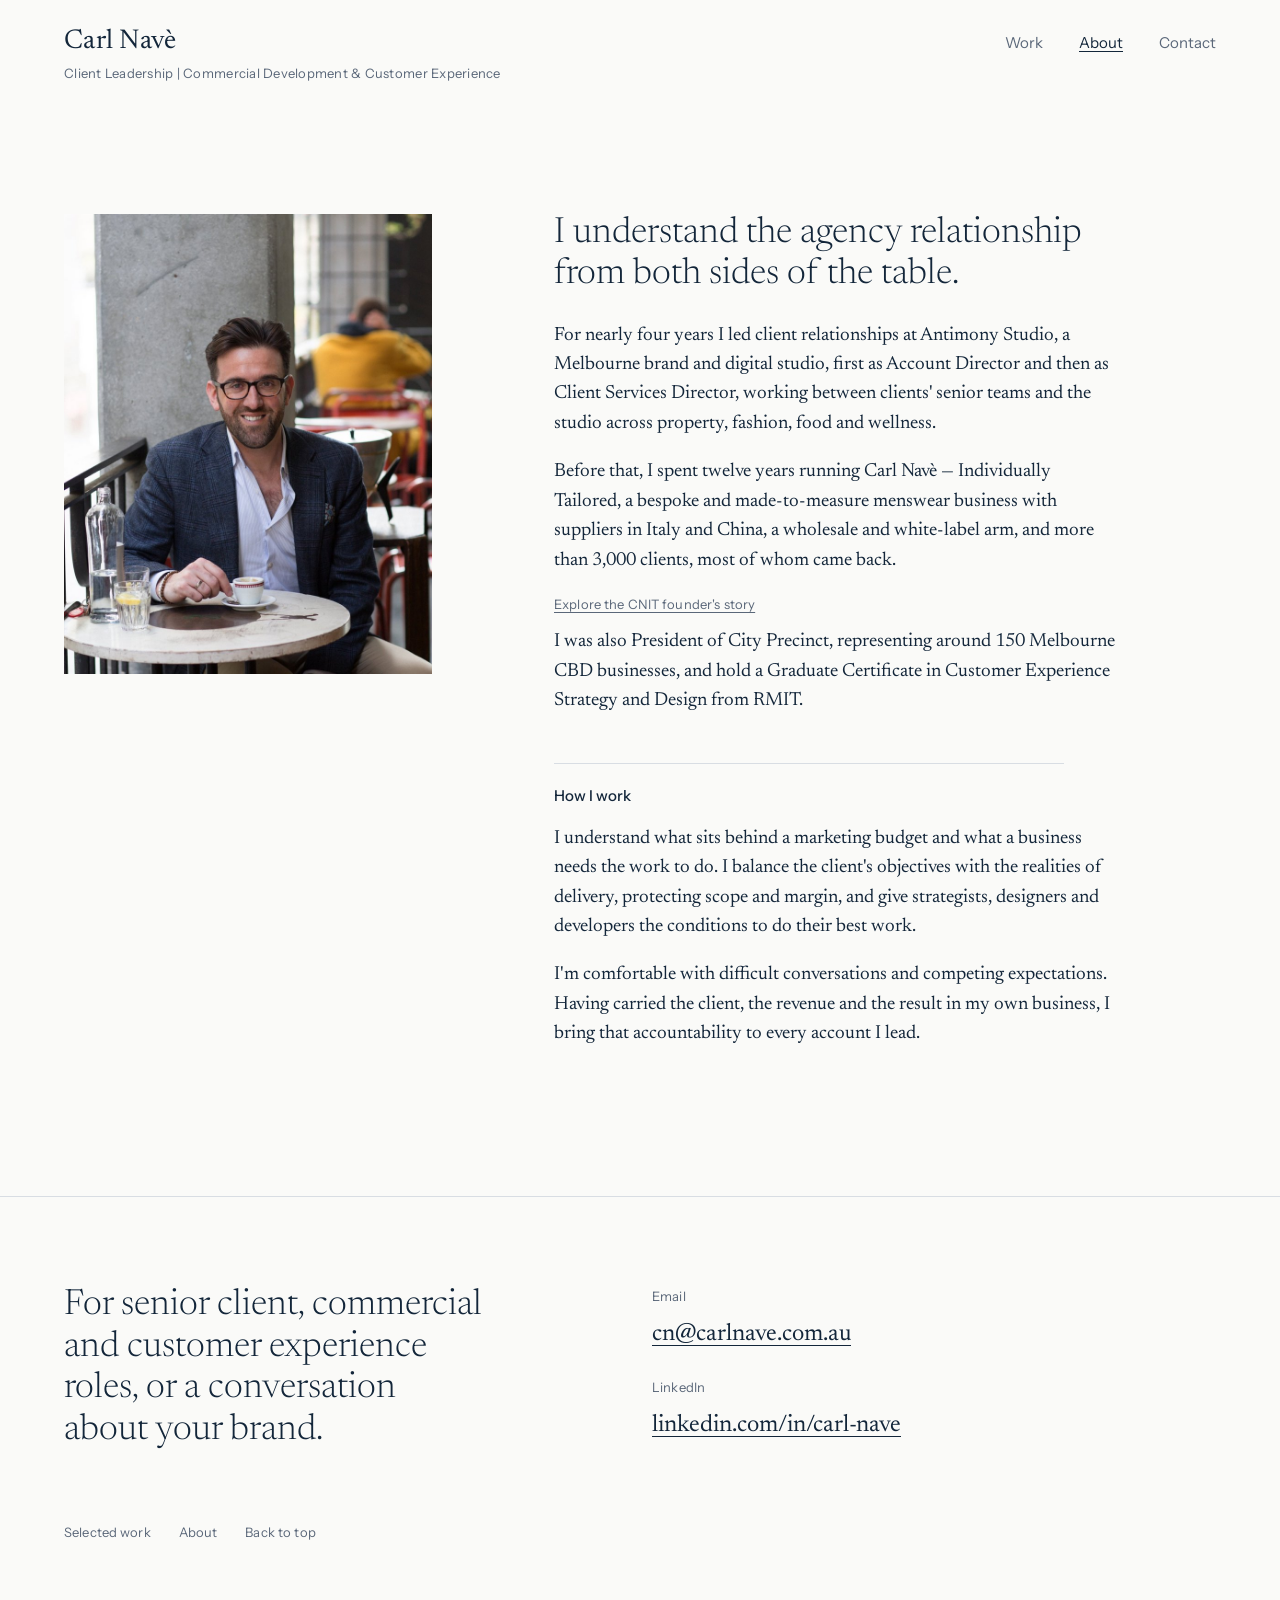
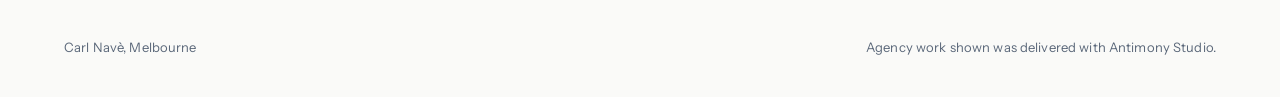
==== about.html @ 816601b1 "Founder's story: remove the dark rules above chapter headings Co-Authored-By: Claude Opus 5.5 <norep" ====
<!doctype html>
<html lang="en-AU">
<head>
<meta charset="utf-8">
<meta name="viewport" content="width=device-width, initial-scale=1, viewport-fit=cover">
<title>About | Carl Navè</title>
<meta name="claude:viewport-fit-sides" content="cover">
<meta name="description" content="Carl Navè is a Melbourne client leader with experience across agency leadership and twelve years running his own premium menswear business.">
<link rel="preconnect" href="https://fonts.googleapis.com">
<link rel="preconnect" href="https://fonts.gstatic.com" crossorigin>
<link rel="stylesheet" href="https://fonts.googleapis.com/css2?family=Instrument+Sans:wght@400;500&family=Newsreader:ital,opsz,wght@0,6..72,300;0,6..72,400;1,6..72,300&display=swap">
<link rel="stylesheet" href="assets/css/main.css?v=202611172006">
</head>
<body id="top">
<a class="skip" href="#main">Skip to content</a>

<div class="wrap">
  <header class="site-head">
    <a class="wordmark" href="./"><span class="wordmark-name">Carl Navè</span><span class="wordmark-sub"><span>Client Leadership</span><span class="sep"> | </span><span>Commercial Development</span><span class="sep"> &amp; </span><span>Customer Experience</span></span></a>
    <nav class="site-nav" aria-label="Main">
      <a href="./#work">Work</a>
      <a href="about.html" aria-current="page">About</a>
      <a href="#contact">Contact</a>
    </nav>
  </header>
</div>

<main id="main">
  <div class="wrap">
    <section class="about">
      <div class="about-grid">
        <div class="portrait">
          <img src="assets/img/about/carl-nave-neapoli-800.jpg" srcset="assets/img/about/carl-nave-neapoli-800.jpg 800w, assets/img/about/carl-nave-neapoli.jpg 1200w" sizes="(max-width: 960px) 100vw, 480px" width="800" height="1000" alt="Carl Navè smiling at a café table in a navy check jacket, with an espresso">
        </div>
        <div class="bio">
          <h1>I understand the agency relationship from both sides of the table.</h1>
          <p>For nearly four years I led client relationships at Antimony Studio, a Melbourne brand and digital studio, first as Account Director and then as Client Services Director, working between clients' senior teams and the studio across property, fashion, food and wellness.</p>
          <p>Before that, I spent twelve years running Carl Navè — Individually Tailored, a bespoke and made-to-measure menswear business with suppliers in Italy and China, a wholesale and white-label arm, and more than 3,000 clients, most of whom came back.</p>
          <p class="meta-label visit"><a href="work/cnit.html">Explore the CNIT founder's story</a></p>
          <p>I was also President of City Precinct, representing around 150 Melbourne CBD businesses, and hold a Graduate Certificate in Customer Experience Strategy and Design from RMIT.</p>
          <h2 class="bio-sub" id="how-i-work">How I work</h2>
          <p>I understand what sits behind a marketing budget and what a business needs the work to do. I balance the client's objectives with the realities of delivery, protecting scope and margin, and give strategists, designers and developers the conditions to do their best work.</p>
          <p>I'm comfortable with difficult conversations and competing expectations. Having carried the client, the revenue and the result in my own business, I bring that accountability to every account I lead.</p>
        </div>
      </div>
    </section>
  </div>
</main>

<footer class="site-foot" id="contact">
  <div class="wrap">
    <div class="contact">
      <h2>For senior client, commercial and customer experience roles, or a conversation about your brand.</h2>
      <ul>
        <li><span class="meta-label">Email</span><a href="mailto:cn@carlnave.com.au">cn@carlnave.com.au</a></li>
        <li><span class="meta-label">LinkedIn</span><a href="https://www.linkedin.com/in/carl-nave/" target="_blank" rel="noopener">linkedin.com/in/carl-nave</a></li>
      </ul>
    </div>
    <nav class="foot-nav meta-label" aria-label="Footer">
      <a href="./#work">Selected work</a>
      <a href="about.html">About</a>
      <a href="#top">Back to top</a>
    </nav>
    <div class="colophon meta-label">
      <span><a href="./">Carl Navè, Melbourne</a></span>
      <span>Agency work shown was delivered with Antimony Studio.</span>
    </div>
  </div>
</footer>
</body>
</html>
---- assets/css/main.css ----
/* Carl Navè | Selected Work
   Layout concept: a one-colour printed monograph. Navy ink on white paper,
   full-colour project imagery, a serif voice for ideas and a sans for facts. */

:root {
  /* Colour */
  --paper: #FAFAF8;      /* page */
  --ink: #13263A;        /* navy ink, carried over from the Selected Work PDF */
  --ink-soft: #5A6779;   /* secondary text */
  --rule: #D8DDE3;       /* hairlines */
  --tint: #ECEFF2;       /* image placeholders */
  --night: #050505;      /* black panels for brand marks */

  /* Type */
  --serif: "Newsreader", "Iowan Old Style", "Palatino Linotype", Georgia, serif;
  --sans: "Instrument Sans", "Helvetica Neue", Arial, sans-serif;

  /* Scale (1.25 ratio, rounded) */
  --t-xs: 0.8125rem;
  --t-sm: 0.9375rem;
  --t-body: 1.1875rem;
  --t-lg: 1.5rem;
  --t-xl: clamp(1.75rem, 3vw, 2.25rem);
  --t-display: clamp(2.5rem, 6vw, 5rem);
  --t-title: clamp(3rem, 9vw, 7.5rem);

  /* Space */
  --gutter: clamp(20px, 5vw, 72px);
  --section: clamp(4.5rem, 10vw, 9rem);
  --max: 1360px;

  color-scheme: light;
}

*, *::before, *::after { box-sizing: border-box; }

html { -webkit-text-size-adjust: 100%; }

body {
  margin: 0;
  background: var(--paper);
  color: var(--ink);
  font-family: var(--serif);
  font-size: var(--t-body);
  line-height: 1.55;
  font-optical-sizing: auto;
  text-rendering: optimizeLegibility;
  -webkit-font-smoothing: antialiased;
}

img { display: block; max-width: 100%; height: auto; }

a { color: inherit; text-decoration-thickness: 1px; text-underline-offset: 0.2em; }
a:hover { text-decoration-thickness: 2px; }
:focus-visible { outline: 2px solid var(--ink); outline-offset: 4px; }

.skip {
  position: absolute; left: -9999px; top: 0;
  background: var(--ink); color: var(--paper);
  padding: 0.75rem 1rem; font-family: var(--sans); font-size: var(--t-sm);
}
.skip:focus { left: max(var(--gutter), env(safe-area-inset-left, 0px)); }

/* Page frame */
.wrap {
  width: 100%;
  max-width: calc(var(--max) + 2 * var(--gutter));
  margin-inline: auto;
  padding-left: max(var(--gutter), env(safe-area-inset-left, 0px));
  padding-right: max(var(--gutter), env(safe-area-inset-right, 0px));
}

/* Header */
.site-head {
  display: flex;
  justify-content: space-between;
  align-items: baseline;
  gap: 1.5rem;
  padding-block: 1.75rem;
}
.wordmark {
  font-family: var(--serif);
  text-decoration: none;
  display: inline-flex;
  flex-direction: column;
  gap: 0.5rem;
}
.wordmark-name {
  font-size: 1.7rem;
  line-height: 1;
  letter-spacing: 0.01em;
}
.wordmark-sub {
  font-family: var(--sans);
  font-size: var(--t-xs, 0.75rem);
  letter-spacing: 0.02em;
  color: var(--ink-soft);
}
@media (max-width: 760px) {
  /* On phones: name and positioning as a lockup divided by a fine rule, menu on its own row beneath */
  .site-head { flex-wrap: wrap; align-items: flex-start; row-gap: 1rem; }
  .wordmark { flex-direction: row; align-items: center; gap: 0.9rem; }
  .wordmark-name { font-size: 1.85rem; }
  .wordmark-sub { border-left: 1px solid var(--ink-soft); padding-left: 0.9rem; font-size: 0.66rem; line-height: 1.45; }
  .wordmark-sub > span { display: block; }
  .wordmark-sub > .sep { display: none; }
  .site-nav { flex-basis: 100%; border-top: 1px solid var(--rule); padding-top: 0.75rem; justify-content: flex-start; gap: 1.75rem; }
}
@media (max-width: 370px) {
  .wordmark-name { font-size: 1.6rem; }
  .wordmark { gap: 0.7rem; }
  .wordmark-sub { padding-left: 0.7rem; font-size: 0.62rem; }
}
.site-nav { display: flex; gap: clamp(1rem, 3vw, 2.25rem); }
.site-nav a {
  font-family: var(--sans);
  font-size: var(--t-sm);
  text-decoration: none;
  color: var(--ink-soft);
}
.site-nav a:hover, .site-nav a[aria-current="page"] { color: var(--ink); text-decoration: underline; }

/* Shared type */
.sans { font-family: var(--sans); }
.meta-label {
  font-family: var(--sans);
  font-size: var(--t-xs);
  color: var(--ink-soft);
  letter-spacing: 0.01em;
}
h1, h2, h3 { font-weight: 300; text-wrap: balance; margin: 0; }

/* Home: opening statement */
.intro { padding-block: clamp(3rem, 9vw, 8rem) var(--section); }
.intro h1 {
  font-size: var(--t-display);
  line-height: 1.04;
  letter-spacing: -0.02em;
  max-width: 21ch;
}
.intro-foot {
  display: grid;
  grid-template-columns: repeat(12, minmax(0, 1fr));
  gap: 1.5rem;
  margin-top: clamp(2.5rem, 6vw, 5rem);
  padding-top: 1.5rem;
  border-top: 1px solid var(--rule);
}
.intro-foot .positioning { grid-column: 1 / span 4; }
.intro-foot p.lede {
  grid-column: 6 / span 7;
  margin: 0;
  max-width: 34em;
}

/* Home: work index */
.work-index { display: grid; grid-template-columns: minmax(0, 1fr); gap: var(--section); padding-bottom: var(--section); }
.work-index > h2 { position: absolute; left: -9999px; }

.project a { text-decoration: none; display: block; }
.project-media { display: grid; gap: clamp(8px, 1.2vw, 16px); }
.project-media.pair { grid-template-columns: 1fr 1fr; }
.project-media img { width: 100%; height: 100%; object-fit: cover; }
.project-media .tall { aspect-ratio: 4 / 5; }

.project-caption {
  display: grid;
  grid-template-columns: repeat(12, minmax(0, 1fr));
  gap: 1.5rem;
  margin-top: 1.5rem;
  align-items: baseline;
}
.project-caption h3 {
  grid-column: 1 / span 4;
  font-size: var(--t-xl);
  line-height: 1.1;
  letter-spacing: -0.01em;
}
.project-caption .summary {
  grid-column: 6 / span 5;
  margin: 0;
  color: var(--ink);
}
.project-caption .sector {
  grid-column: 11 / span 2;
  text-align: right;
}
.project a:hover h3 { text-decoration: underline; text-decoration-thickness: 1px; text-underline-offset: 0.15em; }

/* Placeholders for imagery still to be supplied */
.placeholder {
  background: var(--tint);
  display: grid;
  place-items: center;
  aspect-ratio: 16 / 9;
  padding: 1.5rem;
  text-align: center;
  font-family: var(--sans);
  font-size: var(--t-xs);
  color: var(--ink-soft);
}
.placeholder.tall { aspect-ratio: 4 / 5; }
.placeholder.square { aspect-ratio: 1 / 1; }

/* Footer and contact */
.site-foot {
  border-top: 1px solid var(--rule);
  padding-block: clamp(3rem, 7vw, 6rem) 2.5rem;
}
.contact {
  display: grid;
  grid-template-columns: repeat(12, minmax(0, 1fr));
  gap: 1.5rem;
}
.contact h2 {
  grid-column: 1 / span 5;
  font-size: var(--t-xl);
  line-height: 1.15;
}
.contact ul {
  grid-column: 7 / span 6;
  list-style: none; margin: 0; padding: 0;
  display: grid; gap: 1rem;
}
.contact li { display: grid; gap: 0.15rem; }
.contact a { font-size: var(--t-lg); }
.colophon {
  display: flex; justify-content: space-between; flex-wrap: wrap; gap: 1rem;
  margin-top: clamp(3rem, 7vw, 6rem);
}

/* Case study */
.draft-note {
  font-family: var(--sans);
  font-size: var(--t-xs);
  color: var(--ink-soft);
  background: var(--tint);
  padding: 0.6rem 0.9rem;
  margin-top: 0.5rem;
}

.cs-head { padding-block: clamp(2.5rem, 7vw, 6rem) clamp(2rem, 5vw, 4rem); }
.cs-back { font-family: var(--sans); font-size: var(--t-sm); color: var(--ink-soft); text-decoration: none; }
.cs-back:hover { color: var(--ink); text-decoration: underline; }
.cs-head h1 {
  font-size: var(--t-title);
  line-height: 0.95;
  letter-spacing: -0.03em;
  margin-top: clamp(1.5rem, 4vw, 3rem);
}
.cs-head .thesis {
  font-size: var(--t-lg);
  line-height: 1.35;
  max-width: 30ch;
  margin: 1.5rem 0 0;
  color: var(--ink);
}

.cs-meta {
  display: grid;
  grid-template-columns: repeat(4, minmax(0, 1fr));
  gap: 1.5rem;
  margin: 0;
  padding-block: 1.25rem;
  border-block: 1px solid var(--rule);
}
.cs-meta div { min-width: 0; }
.cs-meta dt { font-family: var(--sans); font-size: var(--t-xs); color: var(--ink-soft); }
.cs-meta dd { margin: 0.35rem 0 0; font-family: var(--sans); font-size: var(--t-sm); line-height: 1.45; }

.cs-figure { margin: clamp(2.5rem, 6vw, 5rem) 0; }
.cs-figure figcaption { margin-top: 0.75rem; }

/* Image shapes. Images placed side by side always share one shape,
   so they render at exactly the same size. */
.fig-pair { display: grid; grid-template-columns: 1fr 1fr; gap: clamp(8px, 1.2vw, 16px); }
.fig-tiles { display: grid; grid-template-columns: repeat(6, minmax(0, 1fr)); gap: clamp(6px, 1vw, 12px); }
.fig-tiles.four { grid-template-columns: repeat(4, minmax(0, 1fr)); }
.fig-pair img, .fig-tiles img, .fig-single img { width: 100%; height: auto; object-fit: cover; }
.shape-tall img { aspect-ratio: 4 / 5; }
.shape-wide img { aspect-ratio: 3 / 2; }
.shape-square img { aspect-ratio: 1 / 1; }
.shape-pano img { aspect-ratio: 2 / 1; }
.shape-tile img { aspect-ratio: 2 / 3; }

/* A printed piece shown on a field of its own colour */
.panel {
  aspect-ratio: 3 / 2;
  display: grid; place-items: center;
  padding: 6%;
}
.panel img { height: 100%; width: auto; max-width: 100%; object-fit: contain; box-shadow: 0 18px 40px rgba(0, 0, 0, 0.28); }
.panel-rte { background: #8DA3A3; }

.cs-chapter {
  margin-top: clamp(3rem, 7vw, 6rem);
  padding-top: 1.25rem;
  display: grid;
  grid-template-columns: repeat(12, minmax(0, 1fr));
  gap: 1.5rem;
}
.cs-chapter .meta-label { grid-column: 1 / span 3; padding-top: 0.6rem; }
.cs-chapter h2 {
  grid-column: 5 / span 8;
  font-size: var(--t-xl);
  line-height: 1.1;
  letter-spacing: -0.01em;
}

.cs-section {
  display: grid;
  grid-template-columns: repeat(12, minmax(0, 1fr));
  gap: 1.5rem;
  padding-block: clamp(2rem, 4vw, 3rem);
}
.cs-section > h2 {
  grid-column: 1 / span 3;
  font-family: var(--sans);
  font-size: var(--t-sm);
  font-weight: 500;
  padding-top: 0.35rem;
}
.cs-section .body { grid-column: 5 / span 7; min-width: 0; }
.cs-section .body p { margin: 0 0 1em; max-width: 34em; }
.cs-section .body p:last-child { margin-bottom: 0; }

.role-list {
  list-style: none; margin: 1.5rem 0 0; padding: 0;
  border-top: 1px solid var(--rule);
}
.role-list li {
  padding-block: 0.7rem;
  border-bottom: 1px solid var(--rule);
  font-family: var(--sans);
  font-size: var(--t-sm);
}
.credit { margin-top: 1.25rem; }

.markets {
  list-style: none; margin: 0 0 2rem; padding: 0;
  font-size: var(--t-xl);
  line-height: 1.2;
  letter-spacing: -0.01em;
}

.cs-next {
  border-top: 1px solid var(--rule);
  margin-top: var(--section);
  padding-block: clamp(2.5rem, 6vw, 5rem);
}
.cs-next a { text-decoration: none; display: inline-block; }
.cs-next .next-name {
  display: block;
  font-size: var(--t-display);
  line-height: 1.05;
  letter-spacing: -0.02em;
  margin-top: 0.5rem;
}
.cs-next a:hover .next-name { text-decoration: underline; text-decoration-thickness: 1px; text-underline-offset: 0.12em; }

/* About */
.about { padding-block: clamp(3rem, 8vw, 7rem) var(--section); }
.about-grid { display: grid; grid-template-columns: repeat(12, minmax(0, 1fr)); gap: 1.5rem; }
.about-grid .portrait { grid-column: 1 / span 4; }
.about-grid .bio { grid-column: 6 / span 6; min-width: 0; }
.about-grid h1 { font-size: var(--t-xl); line-height: 1.15; margin-bottom: 1.5rem; }
.about-grid .bio p { margin: 0 0 1em; max-width: 34em; }
.about-grid .bio-sub {
  font-family: var(--sans);
  font-size: var(--t-sm);
  font-weight: 500;
  margin: 3rem 0 1rem;
  padding-top: 1.25rem;
  border-top: 1px solid var(--rule);
  max-width: 34em;
}

/* Tablet */
@media (max-width: 960px) {
  .intro-foot .positioning { grid-column: 1 / -1; }
  .intro-foot p.lede { grid-column: 1 / -1; }
  .project-caption h3 { grid-column: 1 / span 5; }
  .project-caption .summary { grid-column: 6 / -1; }
  .project-caption .sector { grid-column: 1 / -1; text-align: left; grid-row: 2; }
  .cs-meta { grid-template-columns: repeat(2, minmax(0, 1fr)); }
  .cs-section > h2 { grid-column: 1 / -1; }
  .cs-section .body { grid-column: 1 / -1; }
  .contact h2, .contact ul { grid-column: 1 / -1; }
  .about-grid .portrait { grid-column: 1 / span 5; }
  .about-grid .bio { grid-column: 1 / -1; }
}

/* Phone */
@media (max-width: 600px) {
  .site-head { flex-wrap: wrap; }
  .project-caption { grid-template-columns: 1fr; gap: 0.5rem; }
  .project-caption h3, .project-caption .summary, .project-caption .sector { grid-column: 1; grid-row: auto; }
  .fig-tiles { grid-template-columns: repeat(3, minmax(0, 1fr)); }
  .fig-tiles.four { grid-template-columns: repeat(2, minmax(0, 1fr)); }
  .cs-chapter .meta-label, .cs-chapter h2 { grid-column: 1 / -1; }
  .cs-meta { grid-template-columns: 1fr; }
  .about-grid .portrait { grid-column: 1 / -1; }
}

@media (prefers-reduced-motion: reduce) {
  * { scroll-behavior: auto !important; transition: none !important; animation: none !important; }
}

.shape-wide .placeholder { aspect-ratio: 3 / 2; }
.shape-tall .placeholder { aspect-ratio: 4 / 5; }
.project-media:not(.pair):not(.fig-tiles) { grid-template-columns: minmax(0, 1fr); }
.panel { width: 100%; min-width: 0; overflow: hidden; }
.panel img { min-height: 0; }

/* Tall signage pairs sit narrower so they do not dominate the page */
.cs-figure.fig-pair.shape-tile { width: min(100%, 860px); }

/* Revision: case study structure */
.visually-hidden { position: absolute !important; width: 1px; height: 1px; overflow: hidden; clip: rect(0 0 0 0); white-space: nowrap; }
.cs-disciplines {
  font-family: var(--sans);
  font-size: var(--t-sm);
  color: var(--ink-soft);
  margin: 1.25rem 0 0;
  max-width: 60ch;
}
.cs-head .thesis { margin-top: 1rem; }
.cs-sub {
  font-family: var(--sans);
  font-size: var(--t-sm);
  font-weight: 500;
  margin: 2rem 0 0.6rem;
}
.cs-section .body .cs-sub:first-child { margin-top: 0; }
.role-list.services { columns: 2; column-gap: 2rem; margin-top: 0; border-top: 0; }
.role-list.services li { break-inside: avoid; border-top: 1px solid var(--rule); border-bottom: 0; }
.cs-section .body .visit { margin-top: 1.5rem; }
.fig-tiles.five { grid-template-columns: repeat(5, minmax(0, 1fr)); }
.cs-chapter + .cs-section { padding-top: clamp(1.5rem, 3vw, 2.5rem); }
@media (max-width: 600px) {
  .role-list.services { columns: 1; }
  .fig-tiles.five { grid-template-columns: repeat(3, minmax(0, 1fr)); }
}

/* Sequence of campaign boards: a slow crossfade, still for reduced motion */
.fade-seq { position: relative; aspect-ratio: 3 / 2; overflow: hidden; }
.fade-seq img { position: absolute; inset: 0; width: 100%; height: 100%; object-fit: cover; opacity: 0; animation: fadeSeq 12s infinite; }
.fade-seq img:nth-child(1) { position: relative; opacity: 1; animation-name: fadeSeqFirst; }
.fade-seq img:nth-child(2) { animation-delay: 4s; }
.fade-seq img:nth-child(3) { animation-delay: 8s; }
@keyframes fadeSeq { 0% { opacity: 0; } 6% { opacity: 1; } 33% { opacity: 1; } 39% { opacity: 0; } 100% { opacity: 0; } }
@keyframes fadeSeqFirst { 0% { opacity: 1; } 33% { opacity: 1; } 39% { opacity: 0; } 94% { opacity: 0; } 100% { opacity: 1; } }
@media (prefers-reduced-motion: reduce) {
  .fade-seq img { animation: none !important; }
  .fade-seq img:nth-child(n+2) { display: none; }
  .fade-seq img:nth-child(1) { opacity: 1; }
}

/* Narrower portrait pairs where the source photography is web resolution */
.cs-figure.fig-pair.narrow { width: min(100%, 860px); }

.fig-tiles.three { grid-template-columns: repeat(3, minmax(0, 1fr)); }
.shape-screen img { aspect-ratio: 16 / 9; }
.shape-guide img { aspect-ratio: 2244 / 1406; }

/* Femme Rewards loyalty ladder */
.rewards {
  --fc-sand: #E5D2C4; --fc-pink: #FD9AB9; --fc-coral: #E3755E; --fc-green: #1C443B; --fc-black: #0A0A0A;
  margin-block: clamp(3rem, 7vw, 6rem);
}
.rewards-head { display: grid; grid-template-columns: repeat(12, minmax(0, 1fr)); gap: 1.5rem; margin-bottom: 2rem; }
.rewards-head h2 { grid-column: 1 / span 5; font-size: var(--t-xl); line-height: 1.15; letter-spacing: -0.01em; }
.rewards-head p { grid-column: 7 / span 6; margin: 0; max-width: 34em; }
.tiers {
  list-style: none; margin: 0; padding: 0;
  display: grid; grid-template-columns: repeat(5, minmax(0, 1fr)); gap: clamp(6px, 1vw, 12px);
  align-items: end;
}
.tier { padding: 1.1rem 1rem 1.25rem; font-family: var(--sans); min-width: 0; display: flex; flex-direction: column; }
.tier h3 { font-family: var(--serif); font-weight: 400; font-size: 1.6rem; line-height: 1.05; margin: 0.35rem 0 0.25rem; }
.tier p { margin: 0; }
.tier-step, .tier-flow { font-size: var(--t-xs); opacity: 0.8; }
.tier-points { font-size: var(--t-sm); font-weight: 500; }
.tier-tone { font-size: var(--t-xs); margin-top: 0.6rem !important; font-style: italic; font-family: var(--serif); font-size: 0.95rem; }
.tier-flow { margin-top: auto !important; padding-top: 1rem; }
.tier-emails { list-style: none; margin: 0.5rem 0 0; padding: 0.6rem 0 0; border-top: 1px solid currentColor; font-size: var(--t-xs); line-height: 1.35; display: grid; gap: 0.35rem; }
.tier-1 { background: var(--fc-sand); color: var(--fc-black); min-height: 11rem; }
.tier-2 { background: var(--fc-pink); color: var(--fc-green); min-height: 13rem; }
.tier-3 { background: var(--fc-coral); color: var(--fc-black); min-height: 15rem; }
.tier-4 { background: var(--fc-green); color: #FFFFFF; min-height: 17rem; }
.tier-5 { background: var(--fc-black); color: #FFFFFF; min-height: 19rem; }
.tier-5 h3 { color: var(--fc-pink); }
.earn {
  list-style: none; margin: 1.25rem 0 0; padding: 1rem 0 0; border-top: 1px solid var(--rule);
  display: grid; grid-template-columns: repeat(4, minmax(0, 1fr)); gap: 1rem;
  font-family: var(--sans); font-size: var(--t-sm); color: var(--ink-soft);
}
.earn strong { display: block; font-family: var(--serif); font-weight: 400; font-size: var(--t-lg); color: var(--ink); }
.rewards figcaption { margin-top: 1rem; }
@media (max-width: 960px) {
  .rewards-head h2, .rewards-head p { grid-column: 1 / -1; }
  .tiers { grid-template-columns: 1fr; align-items: stretch; }
  .tier { min-height: 0 !important; }
  .tier-emails { grid-template-columns: repeat(2, minmax(0, 1fr)); }
  .earn { grid-template-columns: repeat(2, minmax(0, 1fr)); }
}

/* A single portrait shown at a modest size, centred */
.cs-figure.portrait-narrow { width: min(100%, 440px); margin-inline: auto; }

/* Founder's story: label above the title and the results figures */
.cs-label { margin: 0 0 0.75rem; }
.figures {
  display: grid; grid-template-columns: repeat(2, minmax(0, 1fr));
  gap: 1.75rem 1.5rem; margin: 0 0 2rem; padding: 1.5rem 0;
  border-top: 1px solid var(--rule); border-bottom: 1px solid var(--rule);
}
.figures div { display: flex; flex-direction: column-reverse; gap: 0.35rem; }
.figures dd { margin: 0; font-family: var(--serif, "Newsreader", Georgia, serif); font-size: var(--t-xl); line-height: 1.05; letter-spacing: -0.01em; }
.figures dt { font-size: 0.8rem; color: var(--ink-soft); }
.cs-figure.screen-narrow { width: min(100%, 860px); margin-inline: auto; }
.cs-figure.screen-narrow img, .cs-figure.fig-single:not([class*="shape-"]) img { box-shadow: 0 0 0 1px var(--rule); }
.project-caption .cs-label { grid-column: 1 / -1; margin: 0 0 -0.5rem; }

/* Compact tier bars on phones */
@media (max-width: 760px) {
  .tiers { gap: 6px; }
  .tier { display: grid; grid-template-columns: auto 1fr auto; align-items: baseline; column-gap: 0.75rem; padding: 0.8rem 1rem; }
  .tier h3 { font-size: 1.25rem; margin: 0; }
  .tier-tone { grid-column: 1 / -1; margin-top: 0.2rem !important; }
  .tier-flow { margin: 0 !important; padding: 0; }
}

/* Footer navigation */
.foot-nav { display: flex; flex-wrap: wrap; gap: 0.5rem 1.75rem; margin: clamp(2.5rem, 5vw, 4rem) 0 1.25rem; }
.foot-nav a, .colophon a { color: inherit; text-decoration: none; padding: 0.35rem 0; }
.foot-nav a:hover, .colophon a:hover { color: var(--ink); text-decoration: underline; text-underline-offset: 0.2em; }
html { scroll-behavior: smooth; }

/* Outcome in the details line */
.cs-meta .is-outcome dd { font-family: var(--serif); font-size: var(--t-lg); line-height: 1.2; letter-spacing: -0.01em; }
.cs-meta .is-outcome dd small { display: block; font-family: var(--sans); font-size: var(--t-xs); color: var(--ink-soft); letter-spacing: 0; margin-top: 0.3rem; }
.cs-meta .is-outcome dd.words { font-family: var(--sans); font-size: var(--t-sm); line-height: 1.45; letter-spacing: 0; }

/* Labelled one-line points (approach sections) */
.cs-section .body .points { list-style: none; margin: 0; padding: 0; max-width: 34em; }
.cs-section .body .points li { margin: 0 0 0.9em; }
.cs-section .body .points li:last-child { margin-bottom: 0; }
.cs-section .body .points .point-label { display: block; font-family: var(--sans); font-size: calc(var(--t-sm) * 0.9); font-weight: 400; letter-spacing: 0.02em; color: var(--ink-soft); margin-bottom: 0.15rem; }
.cs-section .body .points li { margin-bottom: 1.4em; }

/* Image that floats on the page: no frame or outline */
.cs-figure.float img { box-shadow: none !important; background: transparent; }

/* Two images in one frame: hover, focus or tap shows the second */
.swap { position: relative; cursor: pointer; outline-offset: 4px; }
.swap img { display: block; width: 100%; height: auto; }
.swap img + img { position: absolute; inset: 0; height: 100%; object-fit: cover; opacity: 0; transition: opacity 0.6s ease; }
.swap:hover img + img, .swap:focus img + img, .swap:focus-within img + img { opacity: 1; }
@media (prefers-reduced-motion: reduce) { .swap img + img { transition: none; } }

/* Services line in the details strip */
.cs-meta .is-services { grid-column: 1 / -1; padding-top: 1rem; border-top: 1px solid var(--rule); }

/* Interleaved case study layout: tighter rhythm on phones */
@media (max-width: 760px) {
  .layout-interleaved .cs-figure { margin: 1.75rem 0; }
  .layout-interleaved .cs-section { padding-block: 1.25rem; gap: 0.6rem; }
  .layout-interleaved .cs-section .body .points li { margin-bottom: 1em; }
}

/* Looping screen recording */
.scroll-video { display: block; width: 100%; height: auto; aspect-ratio: 16 / 9; background: var(--paper); box-shadow: 0 0 0 1px var(--rule); }
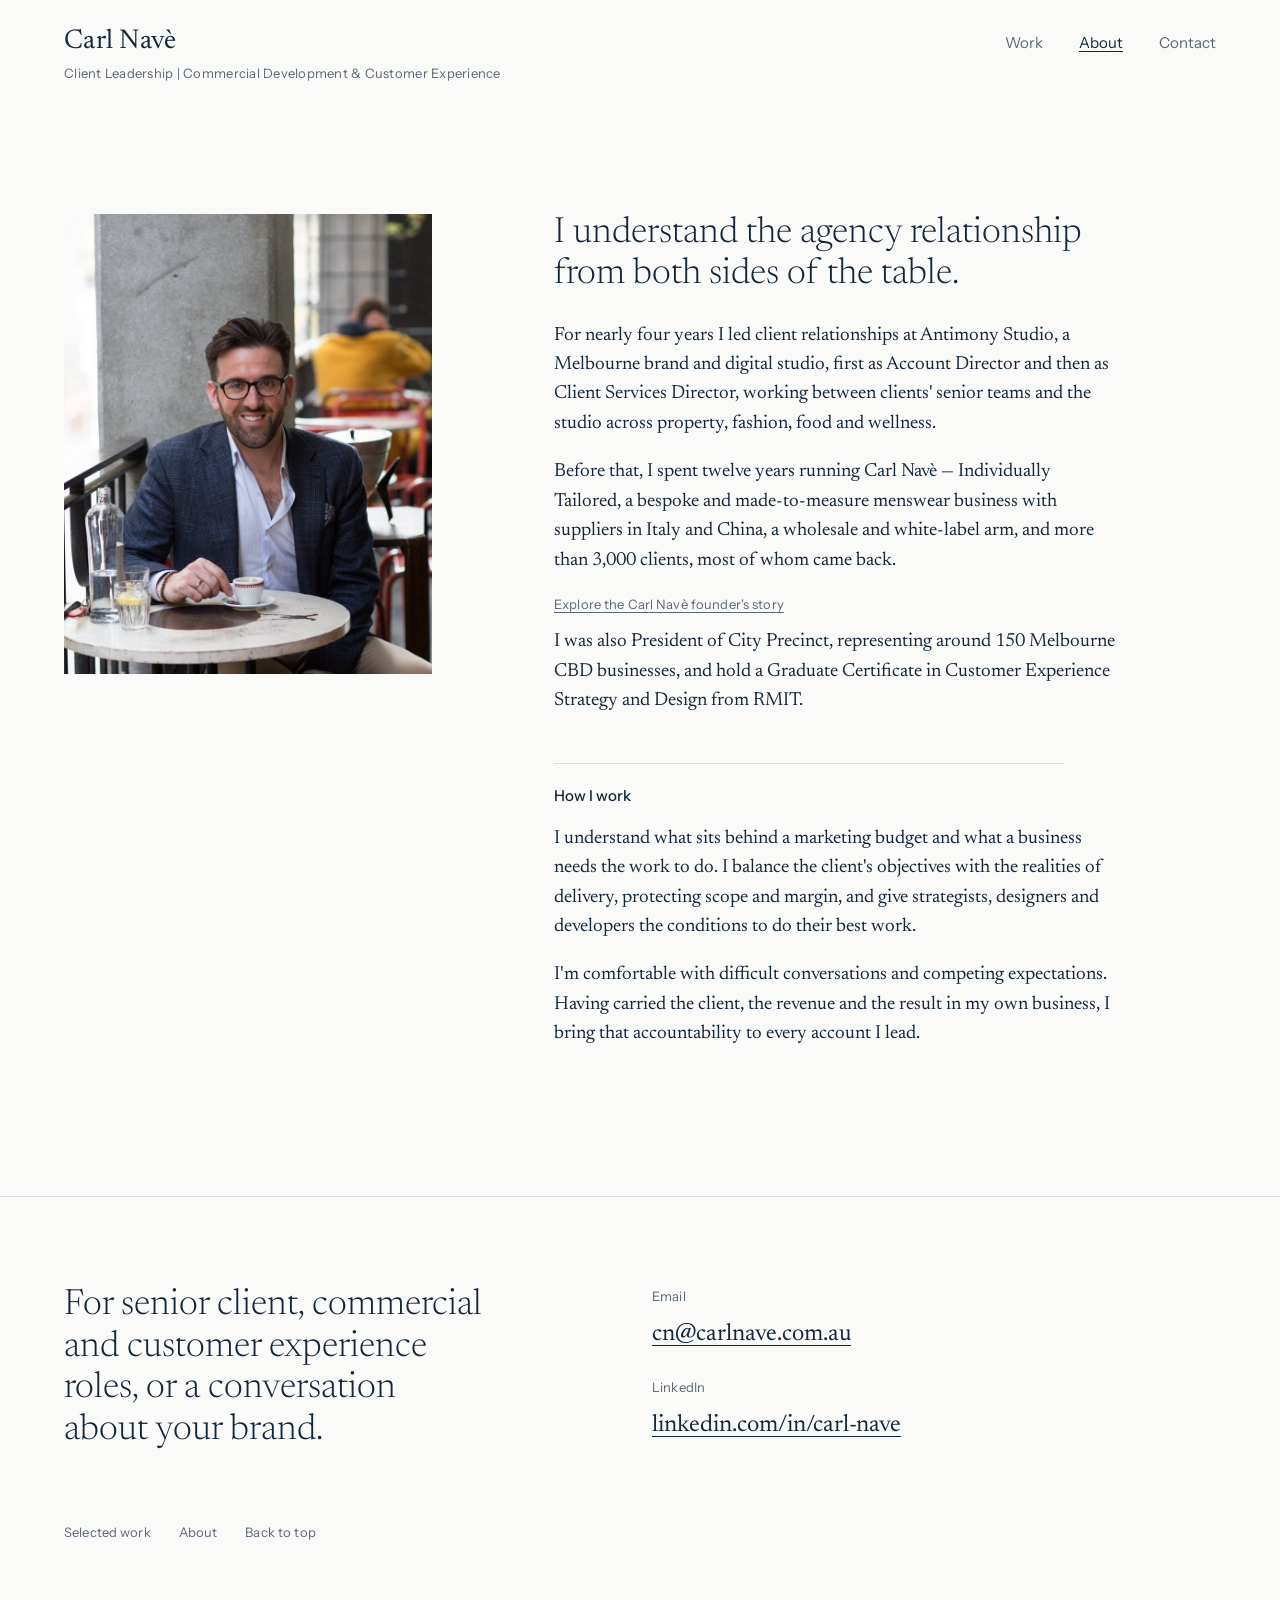
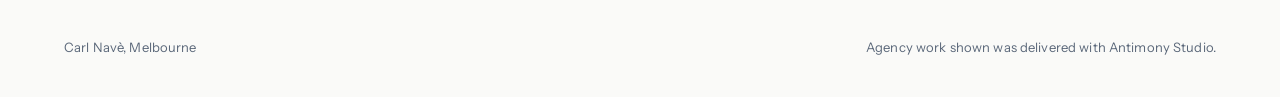
==== commit 45e0f9d5: "About: link reads 'Explore the Carl Navè founder's story' Co-Authored-By: Claude Opus 5.5 <noreply@a" ====
--- a/about.html
+++ b/about.html
@@ -36,7 +36,7 @@
           <h1>I understand the agency relationship from both sides of the table.</h1>
           <p>For nearly four years I led client relationships at Antimony Studio, a Melbourne brand and digital studio, first as Account Director and then as Client Services Director, working between clients' senior teams and the studio across property, fashion, food and wellness.</p>
           <p>Before that, I spent twelve years running Carl Navè — Individually Tailored, a bespoke and made-to-measure menswear business with suppliers in Italy and China, a wholesale and white-label arm, and more than 3,000 clients, most of whom came back.</p>
-          <p class="meta-label visit"><a href="work/cnit.html">Explore the CNIT founder's story</a></p>
+          <p class="meta-label visit"><a href="work/cnit.html">Explore the Carl Navè founder's story</a></p>
           <p>I was also President of City Precinct, representing around 150 Melbourne CBD businesses, and hold a Graduate Certificate in Customer Experience Strategy and Design from RMIT.</p>
           <h2 class="bio-sub" id="how-i-work">How I work</h2>
           <p>I understand what sits behind a marketing budget and what a business needs the work to do. I balance the client's objectives with the realities of delivery, protecting scope and margin, and give strategists, designers and developers the conditions to do their best work.</p>
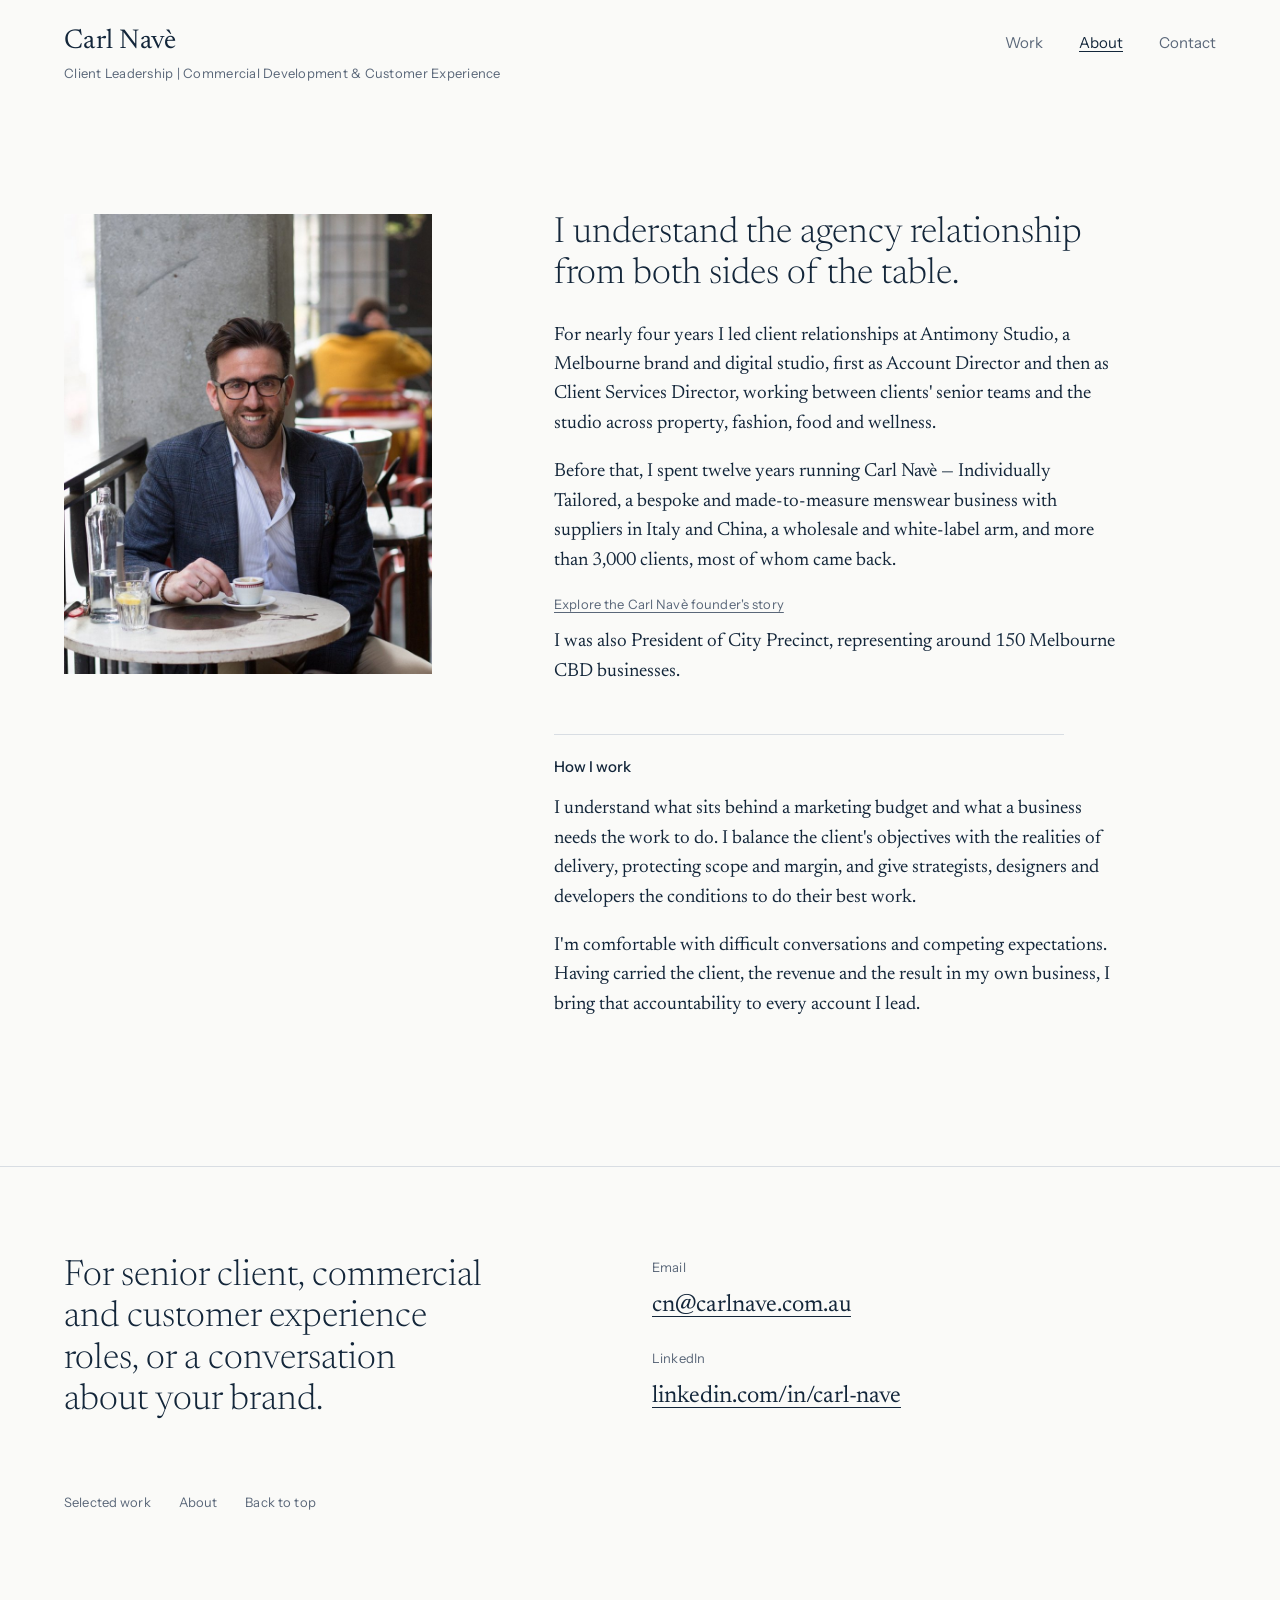
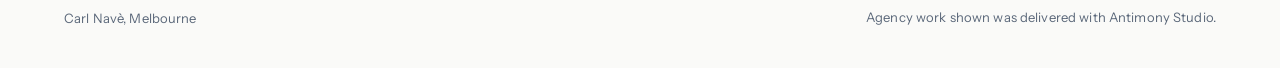
==== commit ac666a93: "About: remove the graduate certificate line Co-Authored-By: Claude Opus 5.5 <noreply@anthropic.com> " ====
--- a/about.html
+++ b/about.html
@@ -37,7 +37,7 @@
           <p>For nearly four years I led client relationships at Antimony Studio, a Melbourne brand and digital studio, first as Account Director and then as Client Services Director, working between clients' senior teams and the studio across property, fashion, food and wellness.</p>
           <p>Before that, I spent twelve years running Carl Navè — Individually Tailored, a bespoke and made-to-measure menswear business with suppliers in Italy and China, a wholesale and white-label arm, and more than 3,000 clients, most of whom came back.</p>
           <p class="meta-label visit"><a href="work/cnit.html">Explore the Carl Navè founder's story</a></p>
-          <p>I was also President of City Precinct, representing around 150 Melbourne CBD businesses, and hold a Graduate Certificate in Customer Experience Strategy and Design from RMIT.</p>
+          <p>I was also President of City Precinct, representing around 150 Melbourne CBD businesses.</p>
           <h2 class="bio-sub" id="how-i-work">How I work</h2>
           <p>I understand what sits behind a marketing budget and what a business needs the work to do. I balance the client's objectives with the realities of delivery, protecting scope and margin, and give strategists, designers and developers the conditions to do their best work.</p>
           <p>I'm comfortable with difficult conversations and competing expectations. Having carried the client, the revenue and the result in my own business, I bring that accountability to every account I lead.</p>
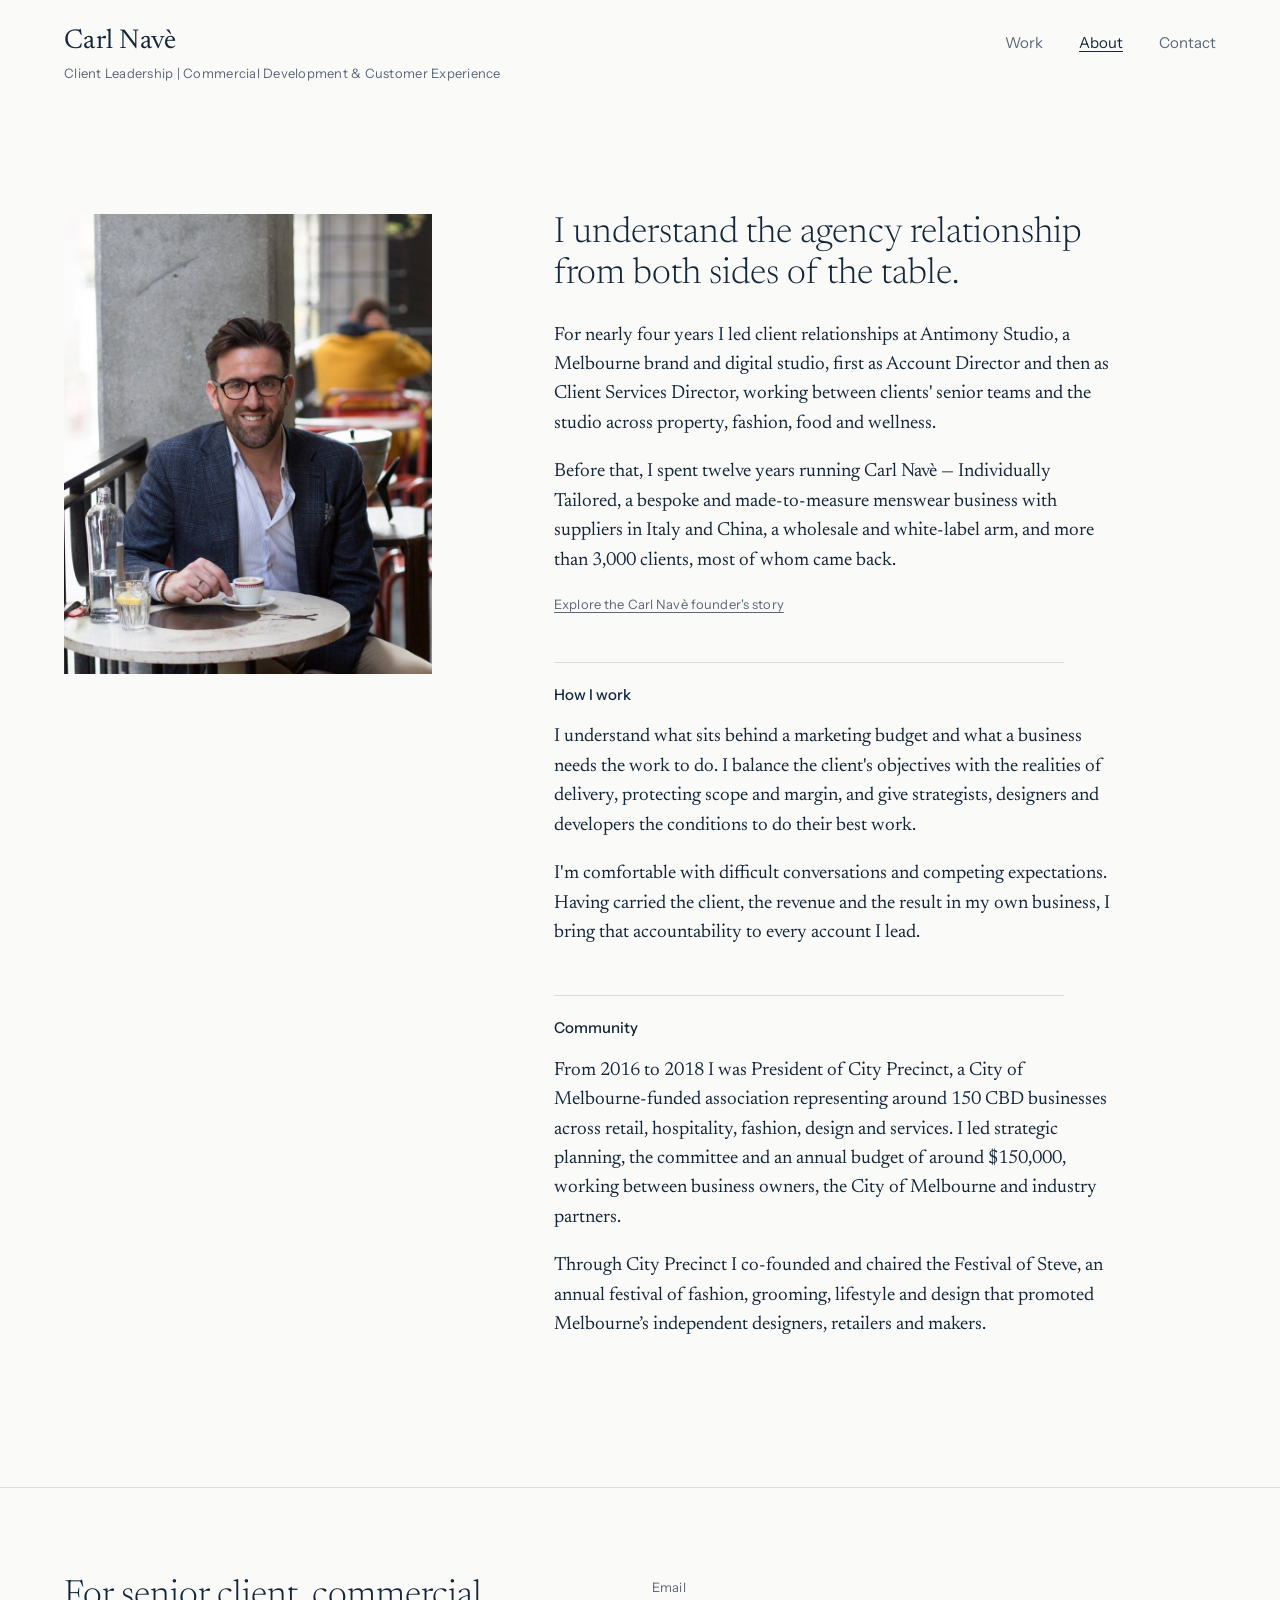
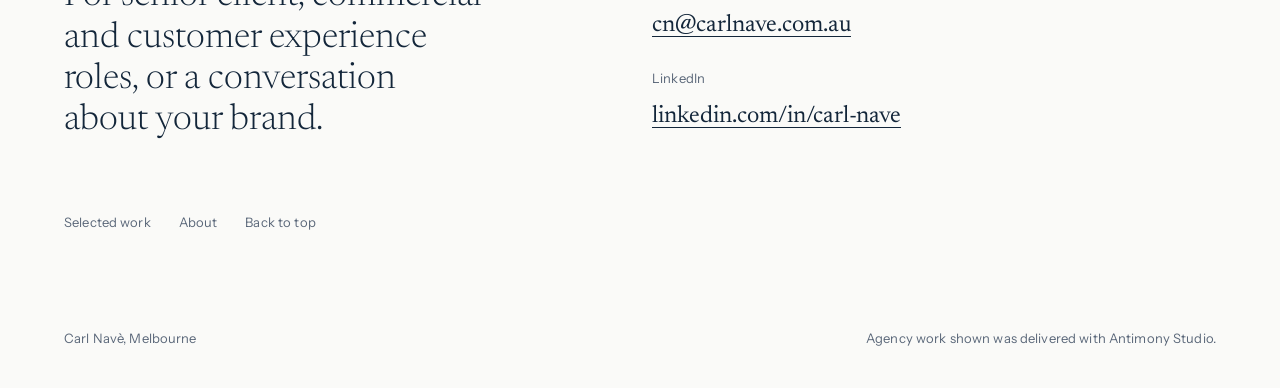
==== commit abae8172: "About: new Community section on City Precinct and the Festival of Steve Co-Authored-By: Claude Opus " ====
--- a/about.html
+++ b/about.html
@@ -37,10 +37,12 @@
           <p>For nearly four years I led client relationships at Antimony Studio, a Melbourne brand and digital studio, first as Account Director and then as Client Services Director, working between clients' senior teams and the studio across property, fashion, food and wellness.</p>
           <p>Before that, I spent twelve years running Carl Navè — Individually Tailored, a bespoke and made-to-measure menswear business with suppliers in Italy and China, a wholesale and white-label arm, and more than 3,000 clients, most of whom came back.</p>
           <p class="meta-label visit"><a href="work/cnit.html">Explore the Carl Navè founder's story</a></p>
-          <p>I was also President of City Precinct, representing around 150 Melbourne CBD businesses.</p>
           <h2 class="bio-sub" id="how-i-work">How I work</h2>
           <p>I understand what sits behind a marketing budget and what a business needs the work to do. I balance the client's objectives with the realities of delivery, protecting scope and margin, and give strategists, designers and developers the conditions to do their best work.</p>
           <p>I'm comfortable with difficult conversations and competing expectations. Having carried the client, the revenue and the result in my own business, I bring that accountability to every account I lead.</p>
+          <h2 class="bio-sub" id="community">Community</h2>
+          <p>From 2016 to 2018 I was President of City Precinct, a City of Melbourne-funded association representing around 150 CBD businesses across retail, hospitality, fashion, design and services. I led strategic planning, the committee and an annual budget of around $150,000, working between business owners, the City of Melbourne and industry partners.</p>
+          <p>Through City Precinct I co-founded and chaired the Festival of Steve, an annual festival of fashion, grooming, lifestyle and design that promoted Melbourne&rsquo;s independent designers, retailers and makers.</p>
         </div>
       </div>
     </section>
